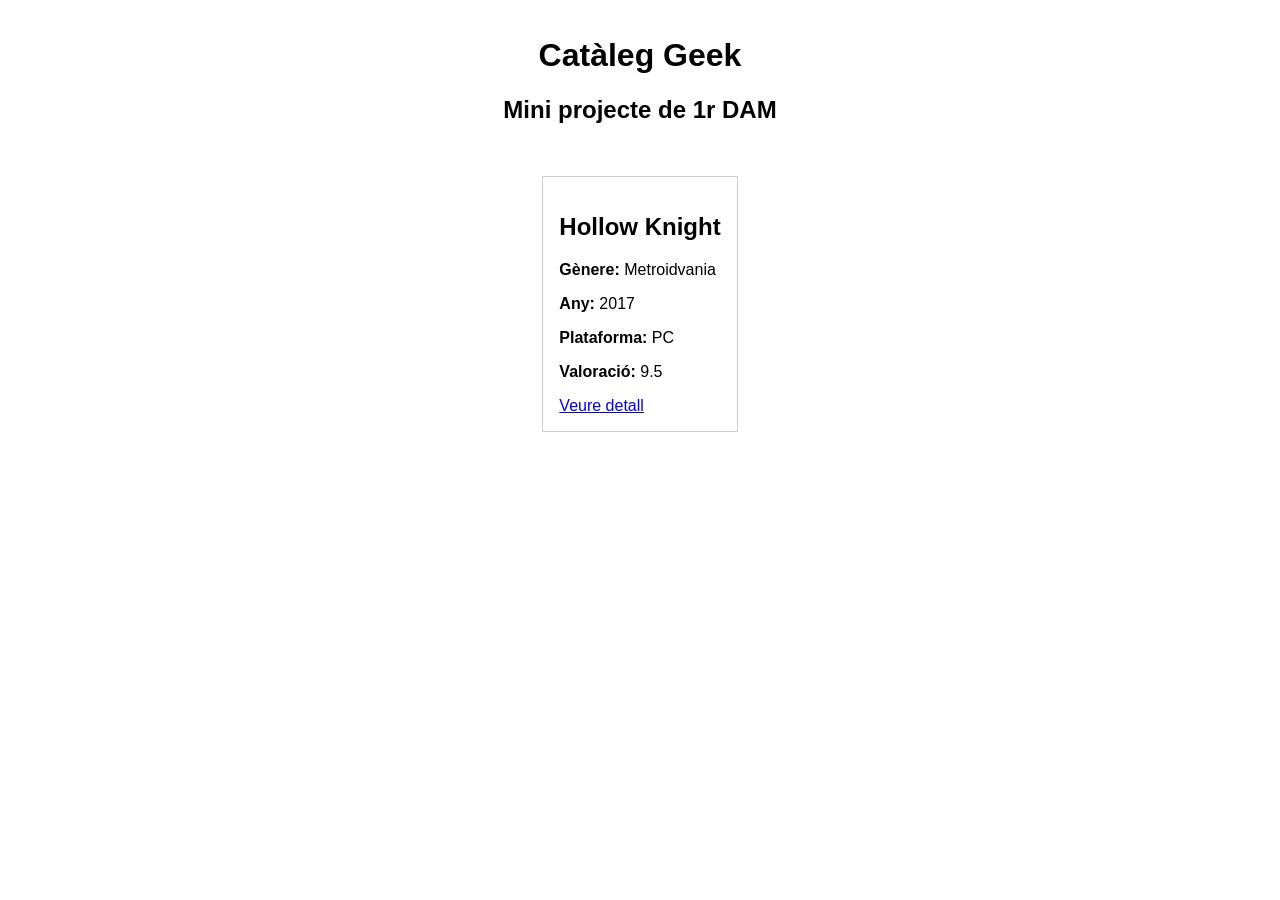
==== index.html @ 41c6e72d ":p" ====
<!DOCTYPE html> 
<html lang="ca">

<head> 
    <meta charset="UTF-8"> 
    <title>Catàleg Geek</title> 
    <link rel="stylesheet" href="css/estils.css"> 
</head>

<body> 
    <header>
        <h1> Catàleg Geek </h1>
        <h2> Mini projecte de 1r DAM </h2> 
    </header>

    <main class="llistat">
   
        <article class="card">
            <h2>Hollow Knight</h2> 
            <p><strong>Gènere:</strong> Metroidvania </p> 
            <p><strong>Any:</strong> 2017 </p> 
            <p><strong>Plataforma:</strong> PC</p> 
            <p><strong>Valoració:</strong> 9.5</p> 
            <a href="detall.html">Veure detall</a> 
        </article>

    </main>

</body>
</html>
---- css/estils.css ----
body { 
    font-family: Arial, sans-serif;
    margin: 0;
    padding: 0; 
}

header, footer { 
    text-align: center;
    padding: 1rem;
}

.llistat { 
    display: flex; 
    flex-wrap: wrap; 
    gap: 1rem; 
    padding: 1rem; 
    justify-content: center; 
}

.card { 
    border: 1px solid #ccc; 
    padding: 1rem; 
    max-width: 250px; 
}

.detall { 
    padding: 1rem; 
}

.fitxa img { 
    max-width: 100%; 
    height: auto; 
}

@media (max-width: 768px) { 
    .llistat { 
        flex-direction: column; 
        align-items: center; 
    } 
}
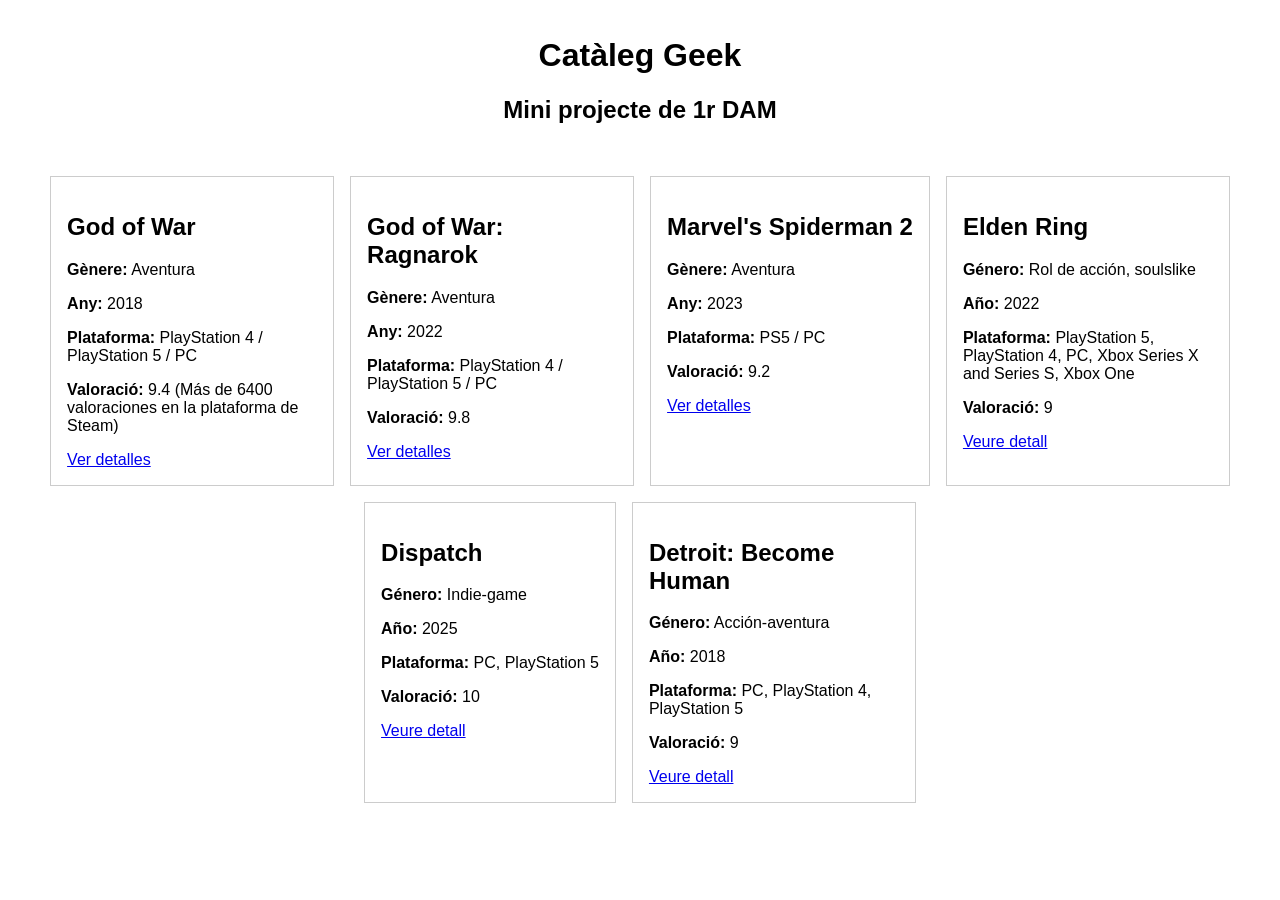
==== commit 67acfe2b: "Imagenes" ====
--- a/index.html
+++ b/index.html
@@ -16,11 +16,56 @@
     <main class="llistat">
    
         <article class="card">
-            <h2>Hollow Knight</h2> 
-            <p><strong>Gènere:</strong> Metroidvania </p> 
-            <p><strong>Any:</strong> 2017 </p> 
-            <p><strong>Plataforma:</strong> PC</p> 
-            <p><strong>Valoració:</strong> 9.5</p> 
+            <h2>God of War</h2> 
+            <p><strong>Gènere:</strong> Aventura </p> 
+            <p><strong>Any:</strong> 2018 </p> 
+            <p><strong>Plataforma:</strong> PlayStation 4 / PlayStation 5 / PC </p> 
+            <p><strong>Valoració:</strong> 9.4 (Más de 6400 valoraciones en la plataforma de Steam) </p> 
+            <a href="detall.html">Ver detalles </a> 
+        </article>
+
+        <article class="card">
+            <h2>God of War: Ragnarok </h2> 
+            <p><strong>Gènere:</strong> Aventura </p> 
+            <p><strong>Any:</strong> 2022 </p> 
+            <p><strong>Plataforma:</strong> PlayStation 4 / PlayStation 5 / PC </p> 
+            <p><strong>Valoració:</strong> 9.8 </p> 
+            <a href="detall.html">Ver detalles </a> 
+        </article>
+
+        <article class="card">
+            <h2> Marvel's Spiderman 2 </h2> 
+            <p><strong>Gènere:</strong> Aventura </p> 
+            <p><strong>Any:</strong> 2023 </p> 
+            <p><strong>Plataforma:</strong> PS5 / PC </p> 
+            <p><strong>Valoració:</strong> 9.2 </p> 
+            <a href="detall.html"> Ver detalles </a> 
+        </article>
+
+        <article class="card">
+            <h2>Elden Ring</h2> 
+            <p><strong>Género:</strong> Rol de acción, soulslike </p> 
+            <p><strong>Año:</strong> 2022 </p> 
+            <p><strong>Plataforma:</strong> PlayStation 5, PlayStation 4, PC, Xbox Series X and Series S, Xbox One </p> 
+            <p><strong>Valoració:</strong> 9 </p> 
+            <a href="detall.html">Veure detall</a> 
+        </article>
+
+        <article class="card">
+            <h2>Dispatch</h2> 
+            <p><strong>Género:</strong> Indie-game </p> 
+            <p><strong>Año:</strong> 2025 </p> 
+            <p><strong>Plataforma:</strong> PC, PlayStation 5 </p> 
+            <p><strong>Valoració:</strong> 10 </p> 
+            <a href="detall.html">Veure detall</a> 
+        </article>
+
+        <article class="card">
+            <h2>Detroit: Become Human</h2> 
+            <p><strong>Género:</strong> Acción-aventura </p> 
+            <p><strong>Año:</strong> 2018 </p> 
+            <p><strong>Plataforma:</strong> PC, PlayStation 4, PlayStation 5 </p> 
+            <p><strong>Valoració:</strong> 9 </p> 
             <a href="detall.html">Veure detall</a> 
         </article>
 
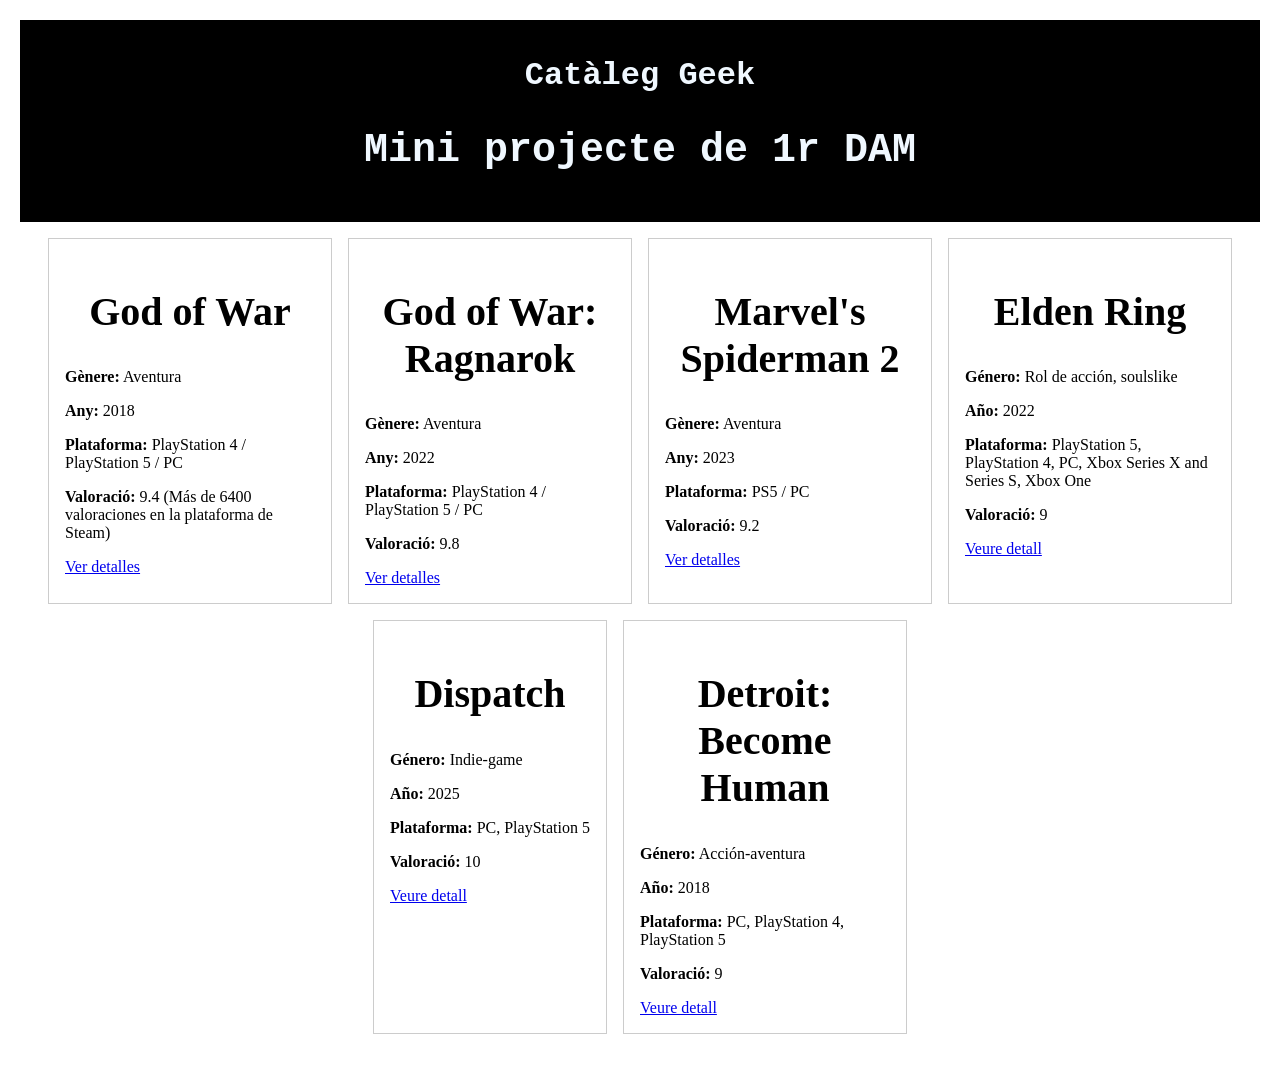
==== commit 3afa5d18: "estilos" ====
--- a/index.html
+++ b/index.html
@@ -21,7 +21,7 @@
             <p><strong>Any:</strong> 2018 </p> 
             <p><strong>Plataforma:</strong> PlayStation 4 / PlayStation 5 / PC </p> 
             <p><strong>Valoració:</strong> 9.4 (Más de 6400 valoraciones en la plataforma de Steam) </p> 
-            <a href="detall.html">Ver detalles </a> 
+            <a href="detalls/detall-God-of-War.html">Ver detalles </a> 
         </article>
 
         <article class="card">
@@ -30,7 +30,7 @@
             <p><strong>Any:</strong> 2022 </p> 
             <p><strong>Plataforma:</strong> PlayStation 4 / PlayStation 5 / PC </p> 
             <p><strong>Valoració:</strong> 9.8 </p> 
-            <a href="detall.html">Ver detalles </a> 
+            <a href="detalls/detall-God-O-War-Ragnarok.html">Ver detalles </a> 
         </article>
 
         <article class="card">
@@ -39,7 +39,7 @@
             <p><strong>Any:</strong> 2023 </p> 
             <p><strong>Plataforma:</strong> PS5 / PC </p> 
             <p><strong>Valoració:</strong> 9.2 </p> 
-            <a href="detall.html"> Ver detalles </a> 
+            <a href="detalls/detall-Spiderman2.html"> Ver detalles </a> 
         </article>
 
         <article class="card">
@@ -48,7 +48,7 @@
             <p><strong>Año:</strong> 2022 </p> 
             <p><strong>Plataforma:</strong> PlayStation 5, PlayStation 4, PC, Xbox Series X and Series S, Xbox One </p> 
             <p><strong>Valoració:</strong> 9 </p> 
-            <a href="detall.html">Veure detall</a> 
+            <a href="detalls/detall-Elden-Ring.html">Veure detall</a> 
         </article>
 
         <article class="card">
@@ -57,7 +57,7 @@
             <p><strong>Año:</strong> 2025 </p> 
             <p><strong>Plataforma:</strong> PC, PlayStation 5 </p> 
             <p><strong>Valoració:</strong> 10 </p> 
-            <a href="detall.html">Veure detall</a> 
+            <a href="detalls/detall-Dispatch.html">Veure detall</a> 
         </article>
 
         <article class="card">
@@ -66,7 +66,7 @@
             <p><strong>Año:</strong> 2018 </p> 
             <p><strong>Plataforma:</strong> PC, PlayStation 4, PlayStation 5 </p> 
             <p><strong>Valoració:</strong> 9 </p> 
-            <a href="detall.html">Veure detall</a> 
+            <a href="detalls/detall-Detroit-Become-Human.html">Veure detall</a> 
         </article>
 
     </main>
--- a/css/estils.css
+++ b/css/estils.css
@@ -1,12 +1,23 @@
 body { 
-    font-family: Arial, sans-serif;
-    margin: 0;
+    font-family: 'Times New Roman', Times, serif;
+    margin: 20px;
     padding: 0; 
+}
+
+head, title{
+    text-align: center;
+    padding: 1rem;
+    font-family: 'Courier New', Courier, monospace;
+    color: aliceblue;
+    background-color: black; 
 }
 
 header, footer { 
     text-align: center;
     padding: 1rem;
+    font-family: 'Courier New', Courier, monospace;
+    color: aliceblue;
+    background-color: black; 
 }
 
 .llistat { 
@@ -25,10 +36,18 @@
 
 .detall { 
     padding: 1rem; 
+    font-family: 'Times New Roman', Times, serif;
+    padding: 10%;
+
+}
+
+h2 {
+    text-align: center;
+    font-size: 40px;
 }
 
 .fitxa img { 
-    max-width: 100%; 
+    min-width: 100%; 
     height: auto; 
 }
 
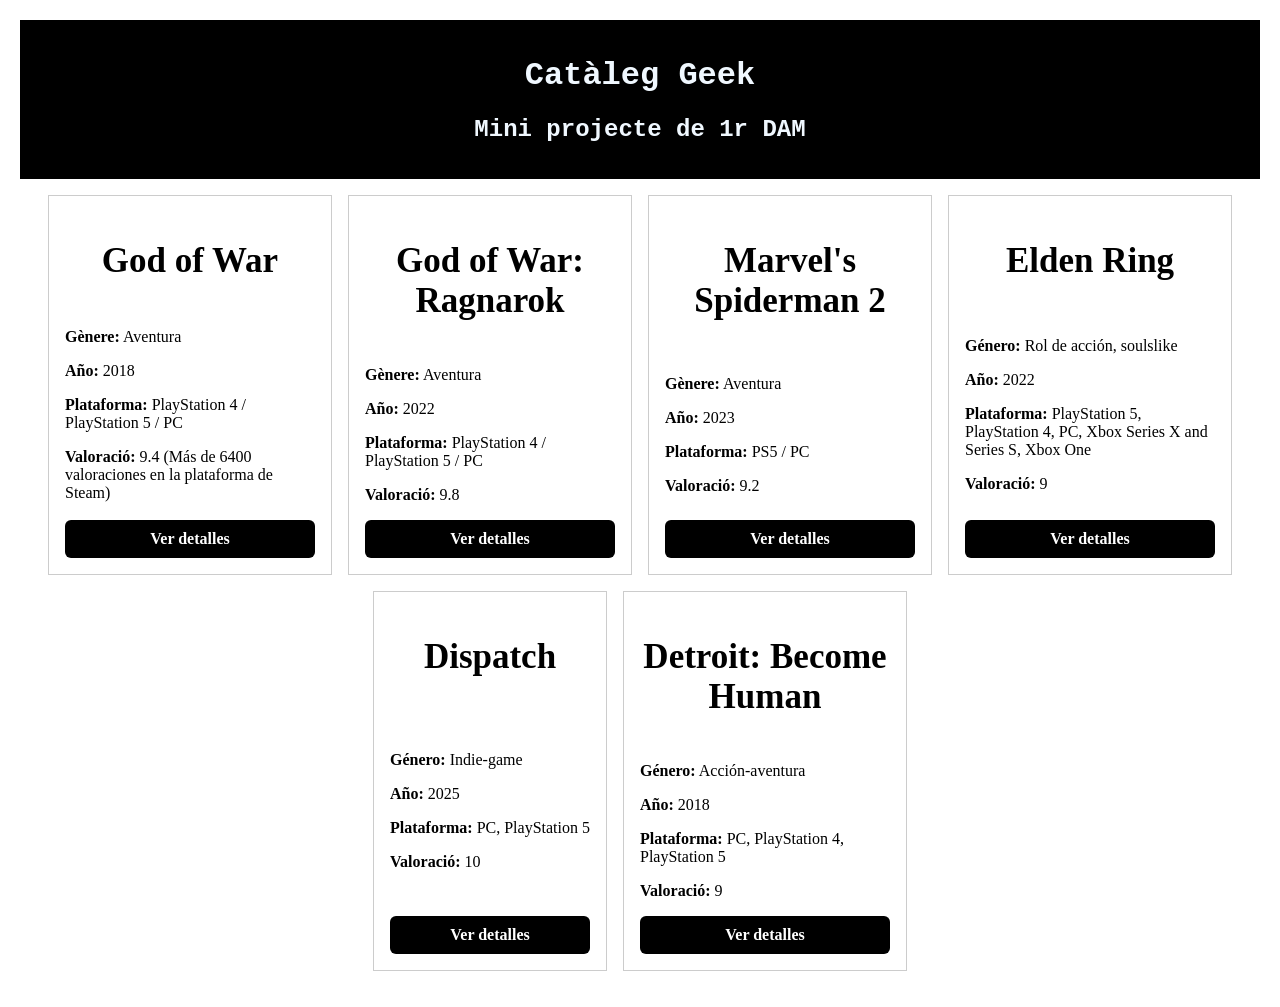
==== commit cc1402a4: "Acabado :p" ====
--- a/index.html
+++ b/index.html
@@ -16,57 +16,106 @@
     <main class="llistat">
    
         <article class="card">
-            <h2>God of War</h2> 
+            <div class="title">
+                <h2>God of War</h2>
+            </div>
+
+            <div class="info">
             <p><strong>Gènere:</strong> Aventura </p> 
-            <p><strong>Any:</strong> 2018 </p> 
+            <p><strong>Año:</strong> 2018 </p> 
             <p><strong>Plataforma:</strong> PlayStation 4 / PlayStation 5 / PC </p> 
             <p><strong>Valoració:</strong> 9.4 (Más de 6400 valoraciones en la plataforma de Steam) </p> 
+            </div> 
+
+            <div class="btn">
             <a href="detalls/detall-God-of-War.html">Ver detalles </a> 
+            </div>
+            
         </article>
 
         <article class="card">
-            <h2>God of War: Ragnarok </h2> 
-            <p><strong>Gènere:</strong> Aventura </p> 
-            <p><strong>Any:</strong> 2022 </p> 
-            <p><strong>Plataforma:</strong> PlayStation 4 / PlayStation 5 / PC </p> 
-            <p><strong>Valoració:</strong> 9.8 </p> 
-            <a href="detalls/detall-God-O-War-Ragnarok.html">Ver detalles </a> 
+            <div class="title">
+               <h2>God of War: Ragnarok </h2>  
+            </div>
+            
+            <div class="info">
+                <p><strong>Gènere:</strong> Aventura </p> 
+                <p><strong>Año:</strong> 2022 </p> 
+                <p><strong>Plataforma:</strong> PlayStation 4 / PlayStation 5 / PC </p> 
+                <p><strong>Valoració:</strong> 9.8 </p>  
+            </div>
+            
+            <div class="btn">
+                <a href="detalls/detall-God-O-War-Ragnarok.html">Ver detalles </a> 
+            </div>
         </article>
 
         <article class="card">
-            <h2> Marvel's Spiderman 2 </h2> 
-            <p><strong>Gènere:</strong> Aventura </p> 
-            <p><strong>Any:</strong> 2023 </p> 
-            <p><strong>Plataforma:</strong> PS5 / PC </p> 
-            <p><strong>Valoració:</strong> 9.2 </p> 
-            <a href="detalls/detall-Spiderman2.html"> Ver detalles </a> 
+            <div class="title">
+                <h2> Marvel's Spiderman 2 </h2> 
+            </div>
+            
+            <div class="info">
+                <p><strong>Gènere:</strong> Aventura </p> 
+                <p><strong>Año:</strong> 2023 </p> 
+                <p><strong>Plataforma:</strong> PS5 / PC </p> 
+                <p><strong>Valoració:</strong> 9.2 </p> 
+            </div>
+            
+            <div class="btn">
+                <a href="detalls/detall-Spiderman2.html"> Ver detalles </a> 
+            </div> 
         </article>
 
         <article class="card">
-            <h2>Elden Ring</h2> 
-            <p><strong>Género:</strong> Rol de acción, soulslike </p> 
-            <p><strong>Año:</strong> 2022 </p> 
-            <p><strong>Plataforma:</strong> PlayStation 5, PlayStation 4, PC, Xbox Series X and Series S, Xbox One </p> 
-            <p><strong>Valoració:</strong> 9 </p> 
-            <a href="detalls/detall-Elden-Ring.html">Veure detall</a> 
+            <div class="title">
+               <h2>Elden Ring</h2>  
+            </div>
+
+            <div class="info">
+                <p><strong>Género:</strong> Rol de acción, soulslike </p> 
+                <p><strong>Año:</strong> 2022 </p> 
+                <p><strong>Plataforma:</strong> PlayStation 5, PlayStation 4, PC, Xbox Series X and Series S, Xbox One </p> 
+                <p><strong>Valoració:</strong> 9 </p> 
+            </div>
+            
+            <div class="btn">
+                <a href="detalls/detall-Elden-Ring.html">Ver detalles</a> 
+            </div>
         </article>
 
         <article class="card">
-            <h2>Dispatch</h2> 
-            <p><strong>Género:</strong> Indie-game </p> 
-            <p><strong>Año:</strong> 2025 </p> 
-            <p><strong>Plataforma:</strong> PC, PlayStation 5 </p> 
-            <p><strong>Valoració:</strong> 10 </p> 
-            <a href="detalls/detall-Dispatch.html">Veure detall</a> 
+            <div class="title">
+                <h2>Dispatch</h2> 
+            </div>
+            
+            <div class="info">
+                <p><strong>Género:</strong> Indie-game </p> 
+                <p><strong>Año:</strong> 2025 </p> 
+                <p><strong>Plataforma:</strong> PC, PlayStation 5 </p> 
+                <p><strong>Valoració:</strong> 10 </p>
+            </div>
+            
+            <div class="btn">
+                <a href="detalls/detall-Dispatch.html">Ver detalles</a> 
+            </div> 
         </article>
 
         <article class="card">
-            <h2>Detroit: Become Human</h2> 
-            <p><strong>Género:</strong> Acción-aventura </p> 
-            <p><strong>Año:</strong> 2018 </p> 
-            <p><strong>Plataforma:</strong> PC, PlayStation 4, PlayStation 5 </p> 
-            <p><strong>Valoració:</strong> 9 </p> 
-            <a href="detalls/detall-Detroit-Become-Human.html">Veure detall</a> 
+            <div class="title">
+               <h2>Detroit: Become Human</h2>  
+            </div>
+            
+            <div class="info">
+                <p><strong>Género:</strong> Acción-aventura </p> 
+                <p><strong>Año:</strong> 2018 </p> 
+                <p><strong>Plataforma:</strong> PC, PlayStation 4, PlayStation 5 </p> 
+                <p><strong>Valoració:</strong> 9 </p>
+            </div>
+        
+            <div class="btn">
+                <a href="detalls/detall-Detroit-Become-Human.html">Ver detalles</a>
+            </div> 
         </article>
 
     </main>
--- a/css/estils.css
+++ b/css/estils.css
@@ -31,24 +31,58 @@
 .card { 
     border: 1px solid #ccc; 
     padding: 1rem; 
-    max-width: 250px; 
+    max-width: 250px;
+    display: flex;
+    flex-direction: column;
+    justify-content: space-between;
 }
 
 .detall { 
-    padding: 1rem; 
+    padding: 5rem; 
     font-family: 'Times New Roman', Times, serif;
-    padding: 10%;
 
 }
 
-h2 {
+.card h2 {
     text-align: center;
-    font-size: 40px;
+    font-size: 35px;
+}
+
+.detall h2 {
+    text-align: center;
+    font-size: 80px;
 }
 
 .fitxa img { 
-    min-width: 100%; 
-    height: auto; 
+    min-width: 80%; 
+    height: auto;
+    display: block;
+    margin-left: auto;
+    margin-right: auto;
+    padding-bottom: 5%;
+}
+
+.fitxa p {
+    font-size: 30px;
+}
+
+.btn {
+    background-color: black;
+    height: 28px;
+    border-radius: 6px;
+    text-align: center;
+    padding-top: 10px;
+    font-weight: bold;
+}
+
+.btn a {
+    color: white;
+    text-decoration: none;
+}
+
+.btn:hover {
+    background-color: rgb(4, 23, 192);
+    transition: 0.2s ease-in;
 }
 
 @media (max-width: 768px) { 
